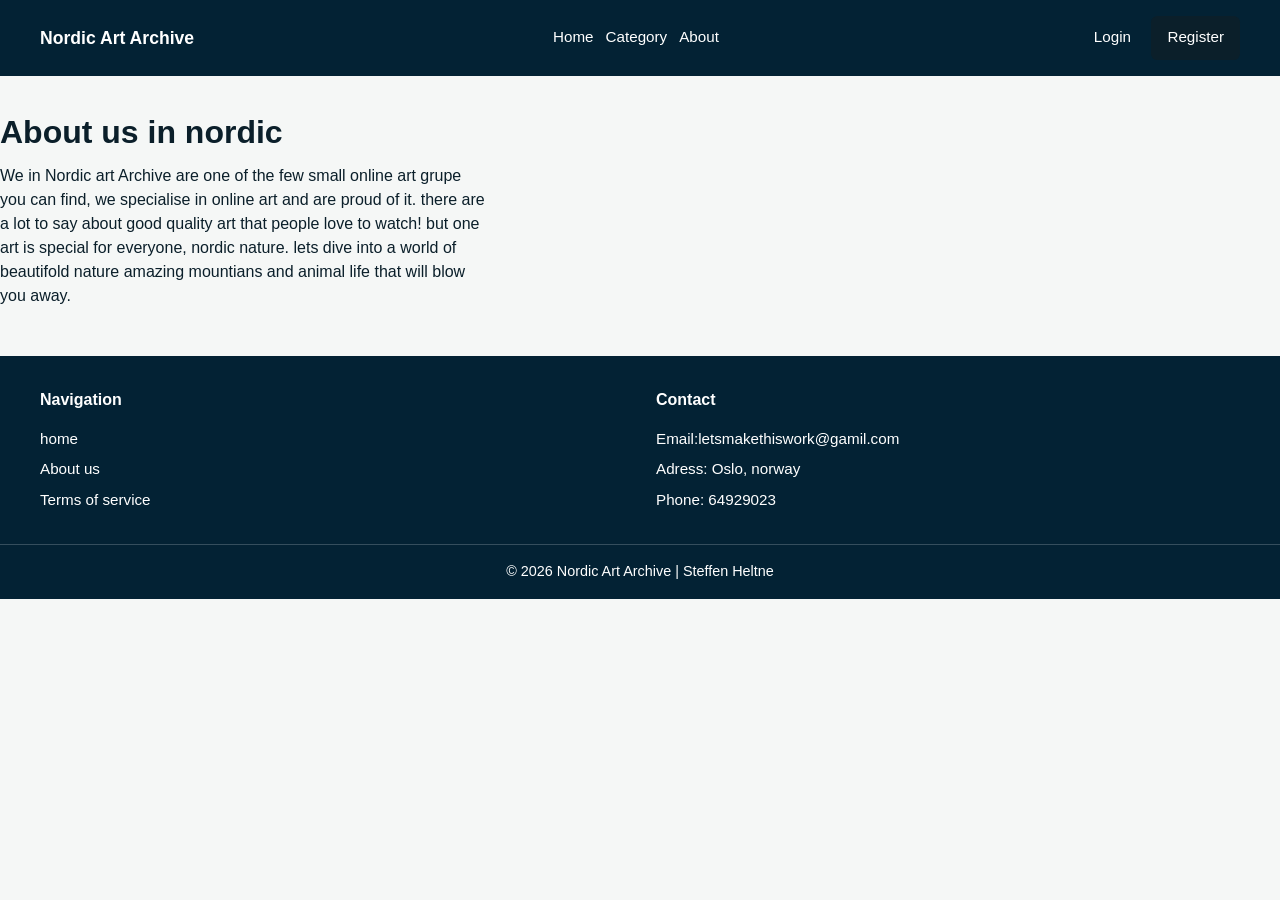
==== about.html @ dfec228a "tested routing on index.html to  about.html to see if it worked + added navbar and footer to the abo" ====
<!doctype html>
<html lang="en">
  <head>
    <meta charset="UTF-8" />
    <meta name="viewport" content="width=device-width, initial-scale=1.0" />
    <title>Nordic Art Archive</title>
    <link rel="stylesheet" href="./assets/css/variables.css" />
    <link rel="stylesheet" href="./assets/css/style.css" />
  </head>
  <body>
    <header class="site-header">
      <div class="container header-wrapper">
        <a href="./index.html" class="logo">Nordic Art Archive</a>
        <!--Navbar with the nessesery buttons for an small site + an about page that will be added -->
        <nav class="site-nav" aria-label="Main navigation">
          <a href="./index.html" class="nav-link">Home</a>
          <a href="#" class="nav-link">Category</a>
          <a href="#" class="nav-link">About</a>
        </nav>

        <div class="header-section">
          <a href="#" class="btn btn-secondary">Login</a>
          <a href="#" class="btn btn-primary">Register</a>
        </div>
      </div>
    </header>
    <main class="site-main">
      <section class="hero-container">
        <h1 class="page-title">About us in nordic</h1>
        <p class="page-lead">
          We in Nordic art Archive are one of the few small online art grupe you
          can find, we specialise in online art and are proud of it. there are a
          lot to say about good quality art that people love to watch! but one
          art is special for everyone, nordic nature. lets dive into a world of
          beautifold nature amazing mountians and animal life that will blow you
          away.
        </p>
      </section>
    </main>

    <footer class="site-footer">
      <div class="container footer-wrapper">
        <div class="footer-column">
          <h2 class="footer-title">Navigation</h2>
          <a href="./index.html" class="footer-link">home</a>
          <a href="#" class="footer-link">About us</a>
          <a href="#" class="footer-link">Terms of service</a>
        </div>
        <div class="footer-column">
          <h2 class="footer-title">Contact</h2>
          <p class="footer-text">Email:letsmakethiswork@gamil.com</p>
          <p class="footer-text">Adress: Oslo, norway</p>
          <p class="footer-text">Phone: 64929023</p>
        </div>
      </div>

      <p class="footer-bottom">© 2026 Nordic Art Archive | Steffen Heltne</p>
    </footer>
    <script type="module" src="index.js"></script>
  </body>
</html>
---- assets/css/variables.css ----
:root {
  /*Background colors*/
  --color-bg: #f5f7f6; /* body with a whitecramy color for AAA approval*/
  --color-surface: #ffffff; /* card will have a white surface to show if a error acure*/

  --color-primary: #0b1f2a; /* primary for navbar/footer and primary buttons*/

  --color-accent: #1e4d68; /* hover color when its activated /buttons*/

  --color-text-primary: #0f172a; /* a dark blue ish thatis the main text color that fits the other colors*/

  --color-text-secondary: #475569; /* grayblue is secondary text as p text for card and about us */

  --color-border: #d6dcdc; /* weak white/ almost transparent for borders*/
}
---- assets/css/style.css ----
*,
* ::before,
*::after {
  box-sizing: border-box;
}

html {
  font-size: 16px;
}

body {
  margin: 0;
  font-family: Arial, Helvetica, sans-serif;
  line-height: 1.5;
  background-color: var(--color-bg);
  color: var(--color-primary);
}

img {
  display: block;
  width: 100%;
}

a {
  color: inherit;
  text-decoration: none;
}

:focus-visible {
  outline: 3px solid #7cc4ff;
  outline-offset: 3px;
}
/* these  will be reusable stuff and moved into a gloable*/
.container {
  width: min(100% - 2rem, 1200px);
  margin-inline: auto;
}

.btn {
  display: inline-block;
  padding: 0.65rem 1rem;
  border: 1px var(--color-border);
  border-radius: 0.4rem;
  font-size: 0.95rem;
  text-align: center;
}

.btn-primary {
  background-color: var(--color-primary);
  color: #ffffff;
}

.btn-secondary {
  background-color: transparent;
  color: #ffffff;
}
/* they end here */

/* here is the header section */

.site-header {
  background-color: #032234;
  color: #ffffff;
  padding: 1rem 0;
}

.header-wrapper {
  display: grid;
  gap: 1rem;
}

.logo {
  /* there will be added a good logo later */
  font-size: 1.1rem;
  font-weight: 700;
}

.site-nav {
  display: flex;
  flex-wrap: wrap;
  gap: 0.75rem;
}

.nav-link {
  font-size: 0.95rem;
}

.header-actions {
  display: flex;
  gap: 0.75rem;
  flex-wrap: wrap;
}

/* here you can find my main content/main part of the body with the boxes*/

.site-main {
  padding: 2rem 0 3rem;
}

.hero {
  margin-bottom: 2rem;
}

.page-title {
  margin: 0 0 0.5rem;
  font-size: 1.75rem;
}

.page-lead {
  margin: 0;
  max-width: 55ch;
}

/*this part is the cards section*/

.art-grid {
  display: grid;
  grid-template-columns: 1fr;
  gap: 1rem;
}

.art-card {
  background-color: #ffffff;
  border: 1px solid #dcdcdc;
  border-radius: 0.75rem;
  overflow: hidden;
  transition:
    transform 0.2s ease,
    box-shadow 0.2s ease;
}

.art-card:hover {
  transform: translateY(-2px);
  box-shadow: 0 8px 20px rgba(0, 0, 0, 0.08);
}

.art-card-image {
  aspect-ratio: 1/1;
  object-fit: cover;
  background-color: var(--color-surface);
}

.art-card-content {
  padding: 1rem;
}

.art-card-title {
  margin: 0 0 0.35rem;
  font-size: 1.1rem;
}

.art-card-artist,
.art-card-year {
  margin: 0;
  color: #444;
}

.site-footer {
  background-color: #032234;
  color: #ffffff;
  padding-top: 2rem;
}

.footer-wrapper {
  display: grid;
  gap: 2rem;
  padding-bottom: 2rem;
}

.footer-column {
  display: grid;
  gap: 0.5rem;
}

.footer-title {
  margin: 0 0 0.5rem;
  font-size: 1rem;
}

.footer-link,
.footer-text {
  font-size: 0.95rem;
  margin: 0;
}

.footer-bottom {
  margin: 0;
  padding: 1rem;
  text-align: center;
  border-top: 1px solid rgba(255, 255, 255, 0.2);
  font-size: 0.9rem;
}

@media (min-width: 600px) {
  .art-grid {
    grid-template-columns: repeat(2, 1fr);
  }

  .footer-wrapper {
    grid-template-columns: repeat(2, 1fr);
  }
}

@media (min-width: 900px) {
  .header-wrapper {
    grid-template-columns: auto 1fr auto;
    align-items: center;
  }

  .site-nav {
    justify-content: center;
  }

  .art-grid {
    grid-template-columns: repeat(3, 1fr);
  }

  .page-title {
    font-size: 2rem;
  }
}
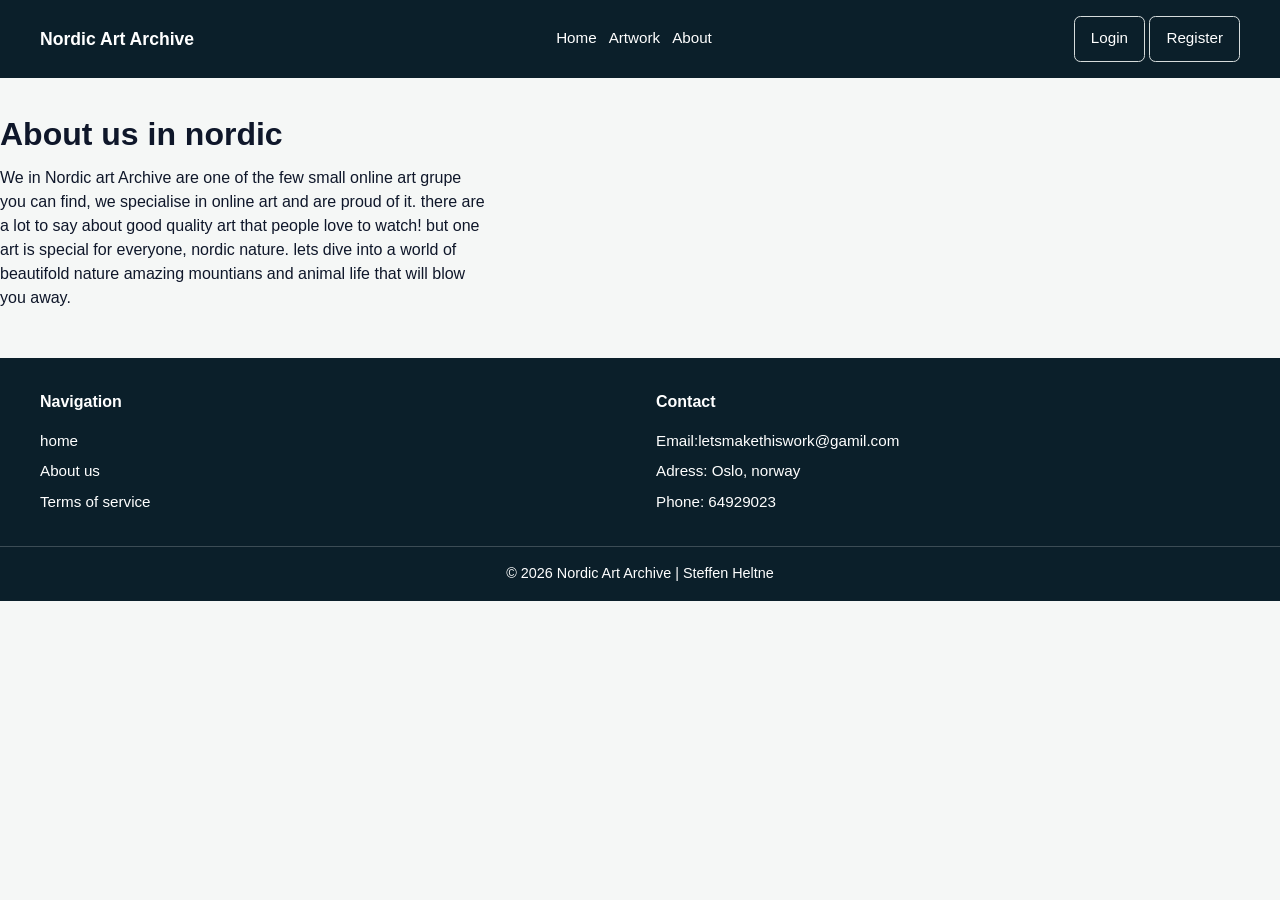
==== commit 9e7a7d49: "changed path and small fix og links in html, added my code to chatgpt to format it better.. its now " ====
--- a/about.html
+++ b/about.html
@@ -14,13 +14,13 @@
         <!--Navbar with the nessesery buttons for an small site + an about page that will be added -->
         <nav class="site-nav" aria-label="Main navigation">
           <a href="./index.html" class="nav-link">Home</a>
-          <a href="#" class="nav-link">Category</a>
+          <a href="./artwork.html" class="nav-link">Artwork</a>
           <a href="#" class="nav-link">About</a>
         </nav>
 
-        <div class="header-section">
-          <a href="#" class="btn btn-secondary">Login</a>
-          <a href="#" class="btn btn-primary">Register</a>
+        <div class="header-action">
+          <a href="./account/login.html" class="btn btn-secondary">Login</a>
+          <a href="./account/register.html" class="btn btn-primary">Register</a>
         </div>
       </div>
     </header>
@@ -43,7 +43,7 @@
         <div class="footer-column">
           <h2 class="footer-title">Navigation</h2>
           <a href="./index.html" class="footer-link">home</a>
-          <a href="#" class="footer-link">About us</a>
+          <a href="../about.html" class="footer-link">About us</a>
           <a href="#" class="footer-link">Terms of service</a>
         </div>
         <div class="footer-column">
--- a/assets/css/variables.css
+++ b/assets/css/variables.css
@@ -5,7 +5,7 @@
 
   --color-primary: #0b1f2a; /* primary for navbar/footer and primary buttons*/
 
-  --color-accent: #1e4d68; /* hover color when its activated /buttons*/
+  --color-accent: #1e4d6b; /* hover color when its activated /buttons*/
 
   --color-text-primary: #0f172a; /* a dark blue ish thatis the main text color that fits the other colors*/
 
--- a/assets/css/style.css
+++ b/assets/css/style.css
@@ -1,5 +1,5 @@
 *,
-* ::before,
+*::before,
 *::after {
   box-sizing: border-box;
 }
@@ -13,7 +13,7 @@
   font-family: Arial, Helvetica, sans-serif;
   line-height: 1.5;
   background-color: var(--color-bg);
-  color: var(--color-primary);
+  color: var(--color-text-primary);
 }
 
 img {
@@ -39,7 +39,7 @@
 .btn {
   display: inline-block;
   padding: 0.65rem 1rem;
-  border: 1px var(--color-border);
+  border: 1px solid var(--color-border);
   border-radius: 0.4rem;
   font-size: 0.95rem;
   text-align: center;
@@ -47,20 +47,20 @@
 
 .btn-primary {
   background-color: var(--color-primary);
-  color: #ffffff;
+  color: var(--color-surface);
 }
 
 .btn-secondary {
   background-color: transparent;
-  color: #ffffff;
+  color: var(--color-surface);
 }
 /* they end here */
 
 /* here is the header section */
 
 .site-header {
-  background-color: #032234;
-  color: #ffffff;
+  background-color: var(--color-primary);
+  color: var(--color-surface);
   padding: 1rem 0;
 }
 
@@ -120,8 +120,8 @@
 }
 
 .art-card {
-  background-color: #ffffff;
-  border: 1px solid #dcdcdc;
+  background-color: var(--color-surface);
+  border: 1px solid var(--color-border);
   border-radius: 0.75rem;
   overflow: hidden;
   transition:
@@ -152,12 +152,12 @@
 .art-card-artist,
 .art-card-year {
   margin: 0;
-  color: #444;
+  color: var(--color-text-secondary);
 }
 
 .site-footer {
-  background-color: #032234;
-  color: #ffffff;
+  background-color: var(--color-primary);
+  color: var(--color-surface);
   padding-top: 2rem;
 }
 
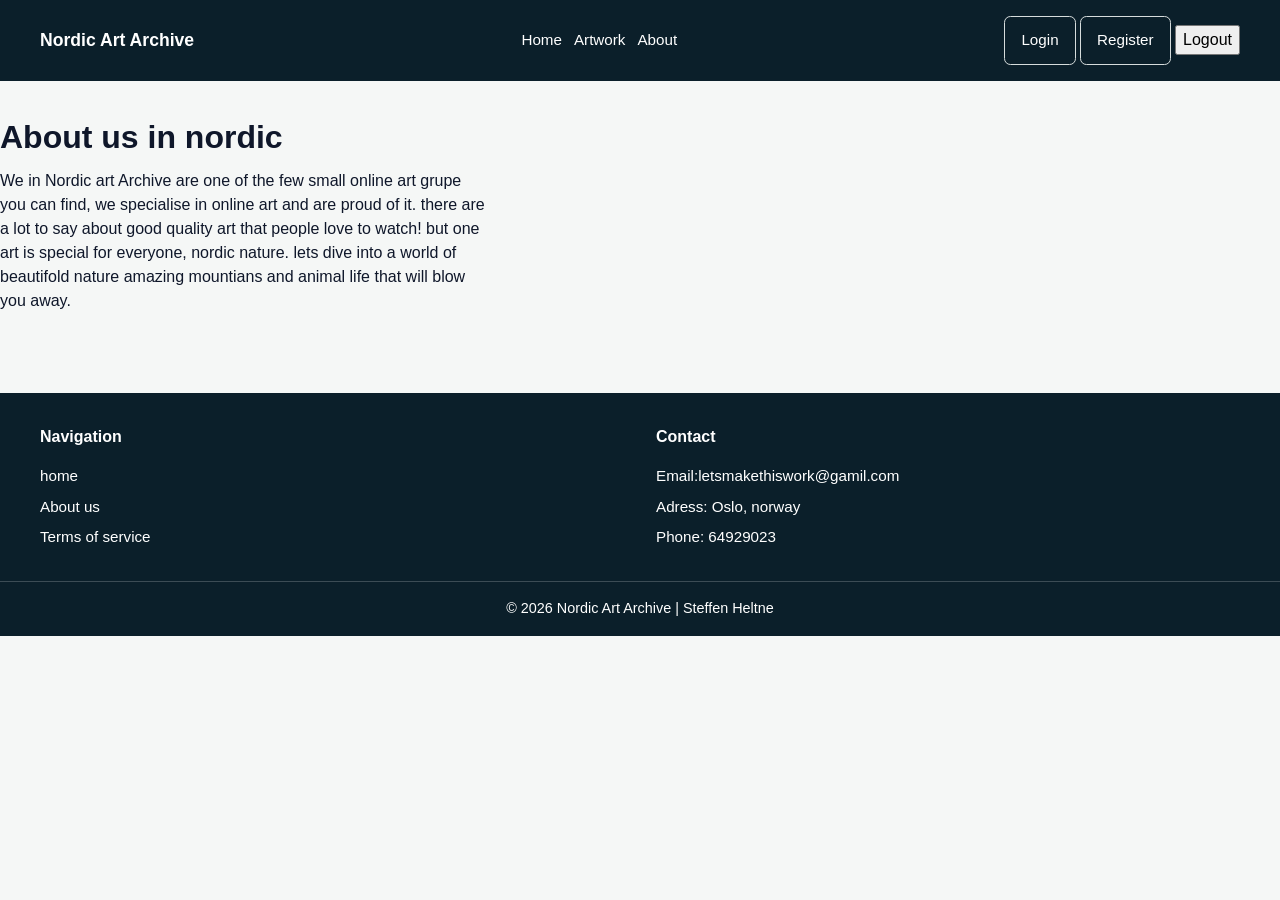
==== commit 7a779493: "added a new structure to css files and linked the navbar to right place" ====
--- a/about.html
+++ b/about.html
@@ -21,6 +21,7 @@
         <div class="header-action">
           <a href="./account/login.html" class="btn btn-secondary">Login</a>
           <a href="./account/register.html" class="btn btn-primary">Register</a>
+          <button>Logout</button>
         </div>
       </div>
     </header>
--- a/assets/css/style.css
+++ b/assets/css/style.css
@@ -1,221 +1,18 @@
-*,
-*::before,
-*::after {
-  box-sizing: border-box;
-}
+@import url("./base/variables.css");
+@import url("./base/reset.css");
+@import url("./base/typography.css");
+@import url("./base/utilities.css");
 
-html {
-  font-size: 16px;
-}
+@import url("./layout/header.css");
+@import url("./layout/footer.css");
+@import url("./layout/main.css");
+@import url("./layout/grid.css");
 
-body {
-  margin: 0;
-  font-family: Arial, Helvetica, sans-serif;
-  line-height: 1.5;
-  background-color: var(--color-bg);
-  color: var(--color-text-primary);
-}
+@import url("./components/button.css");
+@import url("./components/cards.css");
+@import url("./components/forms.css");
+@import url("./components/messages.css");
 
-img {
-  display: block;
-  width: 100%;
-}
-
-a {
-  color: inherit;
-  text-decoration: none;
-}
-
-:focus-visible {
-  outline: 3px solid #7cc4ff;
-  outline-offset: 3px;
-}
-/* these  will be reusable stuff and moved into a gloable*/
-.container {
-  width: min(100% - 2rem, 1200px);
-  margin-inline: auto;
-}
-
-.btn {
-  display: inline-block;
-  padding: 0.65rem 1rem;
-  border: 1px solid var(--color-border);
-  border-radius: 0.4rem;
-  font-size: 0.95rem;
-  text-align: center;
-}
-
-.btn-primary {
-  background-color: var(--color-primary);
-  color: var(--color-surface);
-}
-
-.btn-secondary {
-  background-color: transparent;
-  color: var(--color-surface);
-}
-/* they end here */
-
-/* here is the header section */
-
-.site-header {
-  background-color: var(--color-primary);
-  color: var(--color-surface);
-  padding: 1rem 0;
-}
-
-.header-wrapper {
-  display: grid;
-  gap: 1rem;
-}
-
-.logo {
-  /* there will be added a good logo later */
-  font-size: 1.1rem;
-  font-weight: 700;
-}
-
-.site-nav {
-  display: flex;
-  flex-wrap: wrap;
-  gap: 0.75rem;
-}
-
-.nav-link {
-  font-size: 0.95rem;
-}
-
-.header-actions {
-  display: flex;
-  gap: 0.75rem;
-  flex-wrap: wrap;
-}
-
-/* here you can find my main content/main part of the body with the boxes*/
-
-.site-main {
-  padding: 2rem 0 3rem;
-}
-
-.hero {
-  margin-bottom: 2rem;
-}
-
-.page-title {
-  margin: 0 0 0.5rem;
-  font-size: 1.75rem;
-}
-
-.page-lead {
-  margin: 0;
-  max-width: 55ch;
-}
-
-/*this part is the cards section*/
-
-.art-grid {
-  display: grid;
-  grid-template-columns: 1fr;
-  gap: 1rem;
-}
-
-.art-card {
-  background-color: var(--color-surface);
-  border: 1px solid var(--color-border);
-  border-radius: 0.75rem;
-  overflow: hidden;
-  transition:
-    transform 0.2s ease,
-    box-shadow 0.2s ease;
-}
-
-.art-card:hover {
-  transform: translateY(-2px);
-  box-shadow: 0 8px 20px rgba(0, 0, 0, 0.08);
-}
-
-.art-card-image {
-  aspect-ratio: 1/1;
-  object-fit: cover;
-  background-color: var(--color-surface);
-}
-
-.art-card-content {
-  padding: 1rem;
-}
-
-.art-card-title {
-  margin: 0 0 0.35rem;
-  font-size: 1.1rem;
-}
-
-.art-card-artist,
-.art-card-year {
-  margin: 0;
-  color: var(--color-text-secondary);
-}
-
-.site-footer {
-  background-color: var(--color-primary);
-  color: var(--color-surface);
-  padding-top: 2rem;
-}
-
-.footer-wrapper {
-  display: grid;
-  gap: 2rem;
-  padding-bottom: 2rem;
-}
-
-.footer-column {
-  display: grid;
-  gap: 0.5rem;
-}
-
-.footer-title {
-  margin: 0 0 0.5rem;
-  font-size: 1rem;
-}
-
-.footer-link,
-.footer-text {
-  font-size: 0.95rem;
-  margin: 0;
-}
-
-.footer-bottom {
-  margin: 0;
-  padding: 1rem;
-  text-align: center;
-  border-top: 1px solid rgba(255, 255, 255, 0.2);
-  font-size: 0.9rem;
-}
-
-@media (min-width: 600px) {
-  .art-grid {
-    grid-template-columns: repeat(2, 1fr);
-  }
-
-  .footer-wrapper {
-    grid-template-columns: repeat(2, 1fr);
-  }
-}
-
-@media (min-width: 900px) {
-  .header-wrapper {
-    grid-template-columns: auto 1fr auto;
-    align-items: center;
-  }
-
-  .site-nav {
-    justify-content: center;
-  }
-
-  .art-grid {
-    grid-template-columns: repeat(3, 1fr);
-  }
-
-  .page-title {
-    font-size: 2rem;
-  }
-}
+@import url("./pages/auth.css");
+@import url("./pages/artwork.css");
+@import url("./pages/create.css");
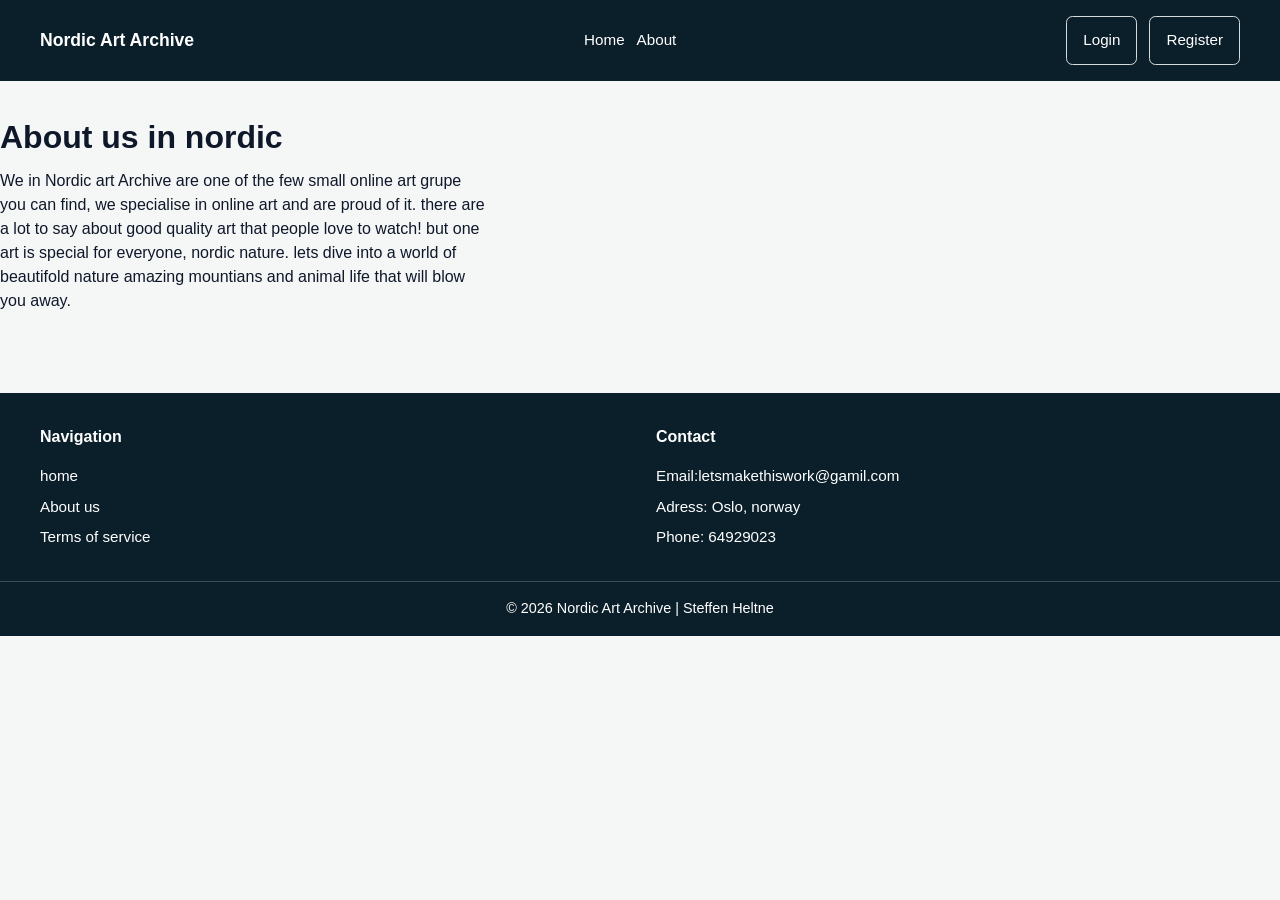
==== commit 00f61cbf: "small edit for makin the edit button work  on artworks when logged inn" ====
--- a/about.html
+++ b/about.html
@@ -8,23 +8,7 @@
     <link rel="stylesheet" href="./assets/css/style.css" />
   </head>
   <body>
-    <header class="site-header">
-      <div class="container header-wrapper">
-        <a href="./index.html" class="logo">Nordic Art Archive</a>
-        <!--Navbar with the nessesery buttons for an small site + an about page that will be added -->
-        <nav class="site-nav" aria-label="Main navigation">
-          <a href="./index.html" class="nav-link">Home</a>
-          <a href="./artwork.html" class="nav-link">Artwork</a>
-          <a href="#" class="nav-link">About</a>
-        </nav>
-
-        <div class="header-action">
-          <a href="./account/login.html" class="btn btn-secondary">Login</a>
-          <a href="./account/register.html" class="btn btn-primary">Register</a>
-          <button>Logout</button>
-        </div>
-      </div>
-    </header>
+    <header id="navbar"></header>
     <main class="site-main">
       <section class="hero-container">
         <h1 class="page-title">About us in nordic</h1>
@@ -57,6 +41,7 @@
 
       <p class="footer-bottom">© 2026 Nordic Art Archive | Steffen Heltne</p>
     </footer>
-    <script type="module" src="index.js"></script>
+    <script type="module" src="./assets/js/index.js"></script>
+    <script type="module" src="./assets/js/components/navbar.js"></script>
   </body>
 </html>
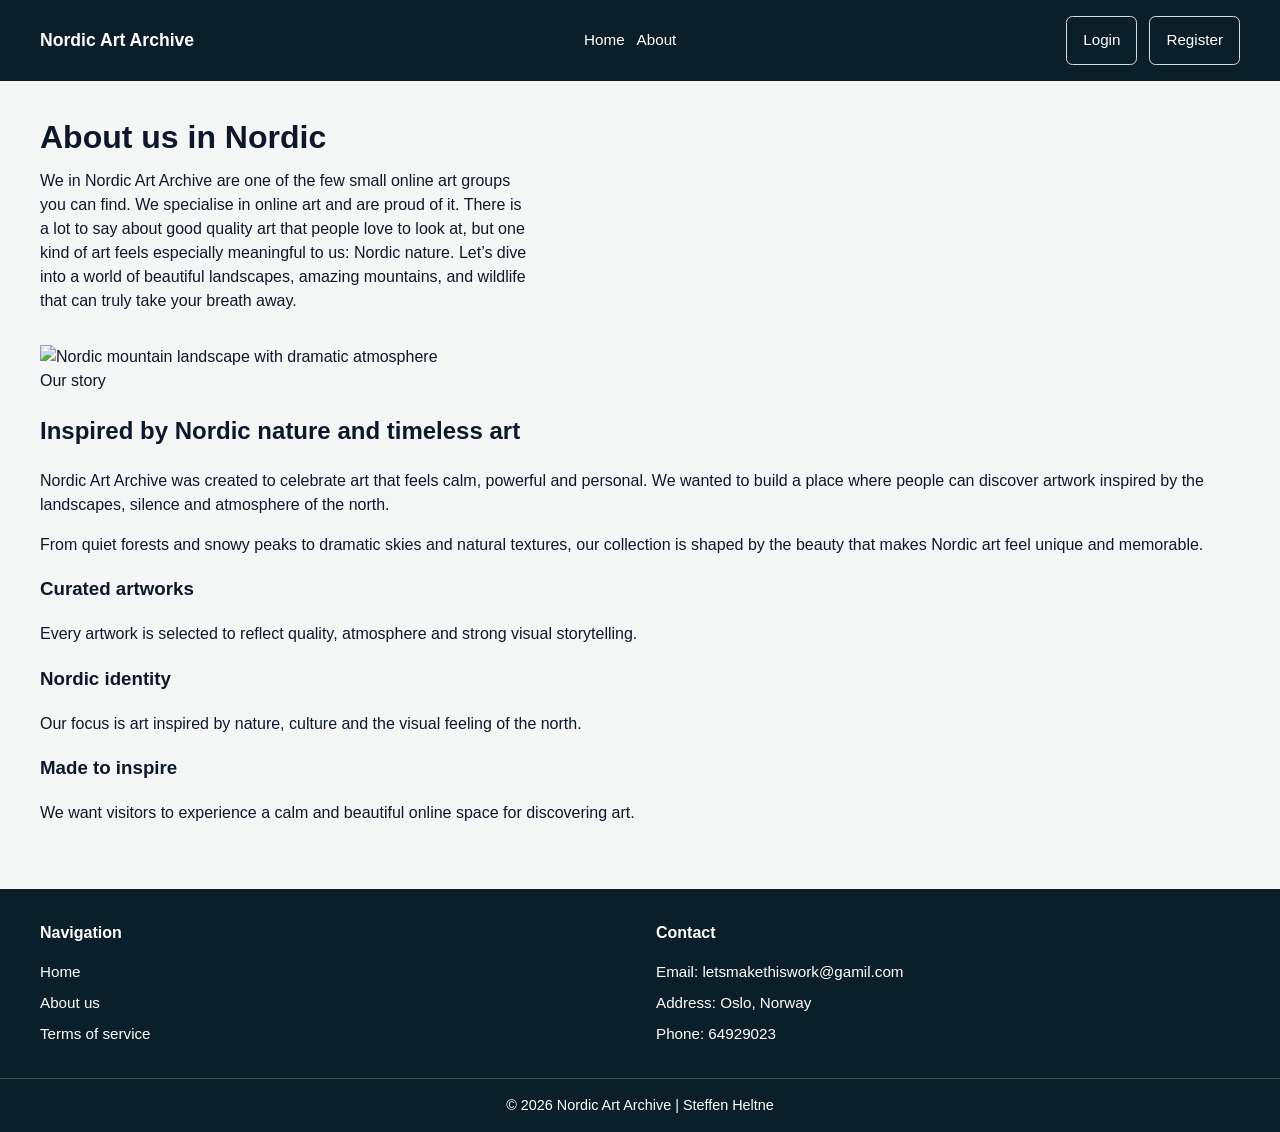
==== commit 9144a7c7: "added about me page and styling" ====
--- a/about.html
+++ b/about.html
@@ -9,17 +9,69 @@
   </head>
   <body>
     <header id="navbar"></header>
+
     <main class="site-main">
-      <section class="hero-container">
-        <h1 class="page-title">About us in nordic</h1>
+      <section class="hero-container container">
+        <h1 class="page-title">About us in Nordic</h1>
         <p class="page-lead">
-          We in Nordic art Archive are one of the few small online art grupe you
-          can find, we specialise in online art and are proud of it. there are a
-          lot to say about good quality art that people love to watch! but one
-          art is special for everyone, nordic nature. lets dive into a world of
-          beautifold nature amazing mountians and animal life that will blow you
-          away.
+          We in Nordic Art Archive are one of the few small online art groups
+          you can find. We specialise in online art and are proud of it. There
+          is a lot to say about good quality art that people love to look at,
+          but one kind of art feels especially meaningful to us: Nordic nature.
+          Let’s dive into a world of beautiful landscapes, amazing mountains,
+          and wildlife that can truly take your breath away.
         </p>
+      </section>
+
+      <section class="about-highlight container">
+        <div class="about-highlight-image">
+          <img
+            src="./assets/image/tom-vanhoof-ff0KAb5ir0c-unsplash.jpg"
+            alt="Nordic mountain landscape with dramatic atmosphere"
+          />
+        </div>
+
+        <div class="about-highlight-content">
+          <span class="section-tag">Our story</span>
+          <h2>Inspired by Nordic nature and timeless art</h2>
+          <p>
+            Nordic Art Archive was created to celebrate art that feels calm,
+            powerful and personal. We wanted to build a place where people can
+            discover artwork inspired by the landscapes, silence and atmosphere
+            of the north.
+          </p>
+          <p>
+            From quiet forests and snowy peaks to dramatic skies and natural
+            textures, our collection is shaped by the beauty that makes Nordic
+            art feel unique and memorable.
+          </p>
+        </div>
+      </section>
+
+      <section class="about-values container">
+        <article class="value-card">
+          <h3>Curated artworks</h3>
+          <p>
+            Every artwork is selected to reflect quality, atmosphere and strong
+            visual storytelling.
+          </p>
+        </article>
+
+        <article class="value-card">
+          <h3>Nordic identity</h3>
+          <p>
+            Our focus is art inspired by nature, culture and the visual feeling
+            of the north.
+          </p>
+        </article>
+
+        <article class="value-card">
+          <h3>Made to inspire</h3>
+          <p>
+            We want visitors to experience a calm and beautiful online space for
+            discovering art.
+          </p>
+        </article>
       </section>
     </main>
 
@@ -27,21 +79,22 @@
       <div class="container footer-wrapper">
         <div class="footer-column">
           <h2 class="footer-title">Navigation</h2>
-          <a href="./index.html" class="footer-link">home</a>
-          <a href="../about.html" class="footer-link">About us</a>
+          <a href="./index.html" class="footer-link">Home</a>
+          <a href="./about.html" class="footer-link">About us</a>
           <a href="#" class="footer-link">Terms of service</a>
         </div>
+
         <div class="footer-column">
           <h2 class="footer-title">Contact</h2>
-          <p class="footer-text">Email:letsmakethiswork@gamil.com</p>
-          <p class="footer-text">Adress: Oslo, norway</p>
+          <p class="footer-text">Email: letsmakethiswork@gamil.com</p>
+          <p class="footer-text">Address: Oslo, Norway</p>
           <p class="footer-text">Phone: 64929023</p>
         </div>
       </div>
 
       <p class="footer-bottom">© 2026 Nordic Art Archive | Steffen Heltne</p>
     </footer>
-    <script type="module" src="./assets/js/index.js"></script>
+
     <script type="module" src="./assets/js/components/navbar.js"></script>
   </body>
 </html>
--- a/assets/css/style.css
+++ b/assets/css/style.css
@@ -16,3 +16,4 @@
 @import url("./pages/auth.css");
 @import url("./pages/artwork.css");
 @import url("./pages/create.css");
+@import url(".pages/about.css");
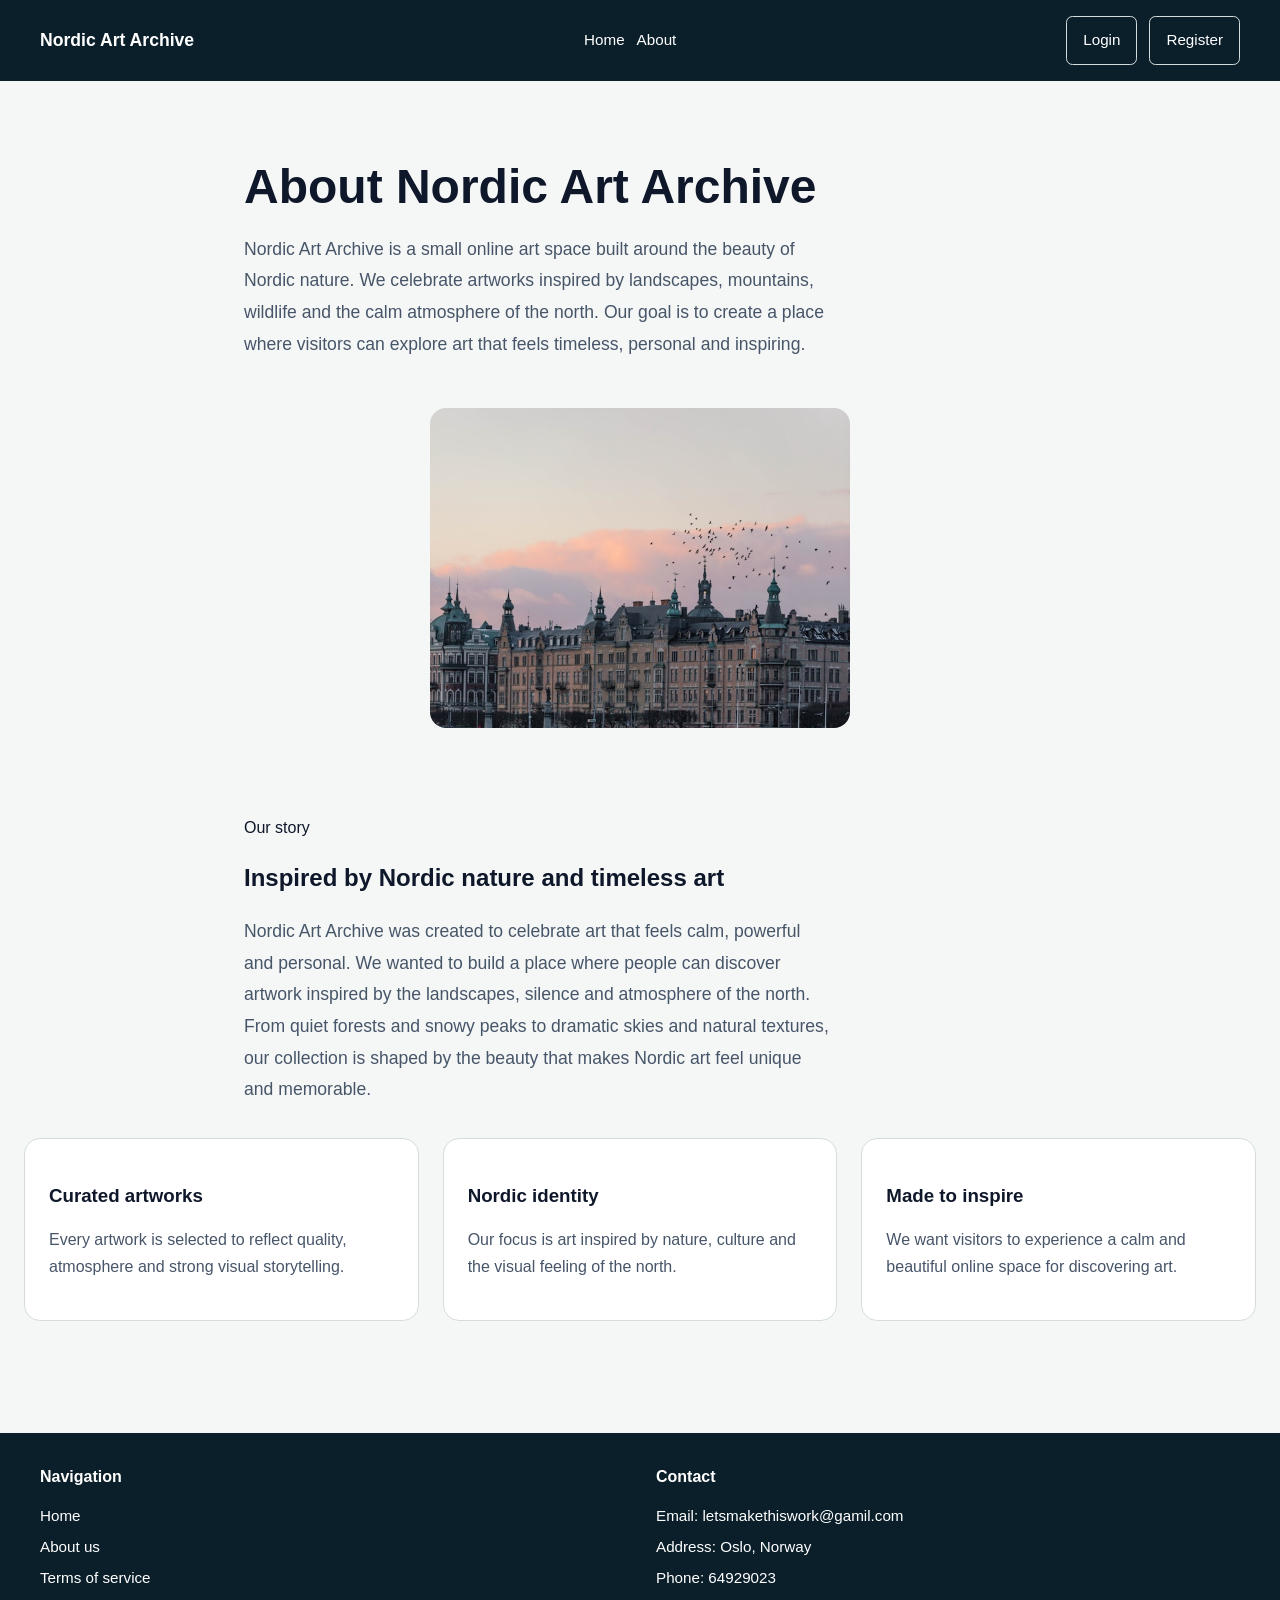
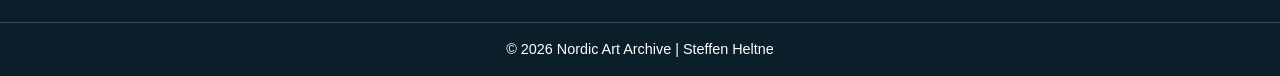
==== commit f71b7307: "fiex about  page and removes variables link" ====
--- a/about.html
+++ b/about.html
@@ -3,44 +3,44 @@
   <head>
     <meta charset="UTF-8" />
     <meta name="viewport" content="width=device-width, initial-scale=1.0" />
-    <title>Nordic Art Archive</title>
-    <link rel="stylesheet" href="./assets/css/variables.css" />
+    <title>About | Nordic Art Archive</title>
     <link rel="stylesheet" href="./assets/css/style.css" />
   </head>
   <body>
     <header id="navbar"></header>
 
     <main class="site-main">
-      <section class="hero-container container">
-        <h1 class="page-title">About us in Nordic</h1>
+      <section class="hero-container">
+        <h1 class="page-title">About Nordic Art Archive</h1>
         <p class="page-lead">
-          We in Nordic Art Archive are one of the few small online art groups
-          you can find. We specialise in online art and are proud of it. There
-          is a lot to say about good quality art that people love to look at,
-          but one kind of art feels especially meaningful to us: Nordic nature.
-          Let’s dive into a world of beautiful landscapes, amazing mountains,
-          and wildlife that can truly take your breath away.
+          Nordic Art Archive is a small online art space built around the beauty
+          of Nordic nature. We celebrate artworks inspired by landscapes,
+          mountains, wildlife and the calm atmosphere of the north. Our goal is
+          to create a place where visitors can explore art that feels timeless,
+          personal and inspiring.
         </p>
       </section>
 
-      <section class="about-highlight container">
+      <section class="about-highlight">
         <div class="about-highlight-image">
           <img
-            src="./assets/image/tom-vanhoof-ff0KAb5ir0c-unsplash.jpg"
-            alt="Nordic mountain landscape with dramatic atmosphere"
+            src="./assets/image/marten-bjork-zr-zkaQd7f4-unsplash.jpg"
+            alt="Beautiful Nordic landscape with mountains and soft light"
           />
         </div>
+      </section>
 
+      <section class="hero-container">
         <div class="about-highlight-content">
           <span class="section-tag">Our story</span>
           <h2>Inspired by Nordic nature and timeless art</h2>
-          <p>
+          <p class="page-lead">
             Nordic Art Archive was created to celebrate art that feels calm,
             powerful and personal. We wanted to build a place where people can
             discover artwork inspired by the landscapes, silence and atmosphere
             of the north.
           </p>
-          <p>
+          <p class="page-lead">
             From quiet forests and snowy peaks to dramatic skies and natural
             textures, our collection is shaped by the beauty that makes Nordic
             art feel unique and memorable.
@@ -48,7 +48,7 @@
         </div>
       </section>
 
-      <section class="about-values container">
+      <section class="about-values">
         <article class="value-card">
           <h3>Curated artworks</h3>
           <p>
--- a/assets/css/style.css
+++ b/assets/css/style.css
@@ -16,4 +16,4 @@
 @import url("./pages/auth.css");
 @import url("./pages/artwork.css");
 @import url("./pages/create.css");
-@import url(".pages/about.css");
+@import url("./pages/about.css");
